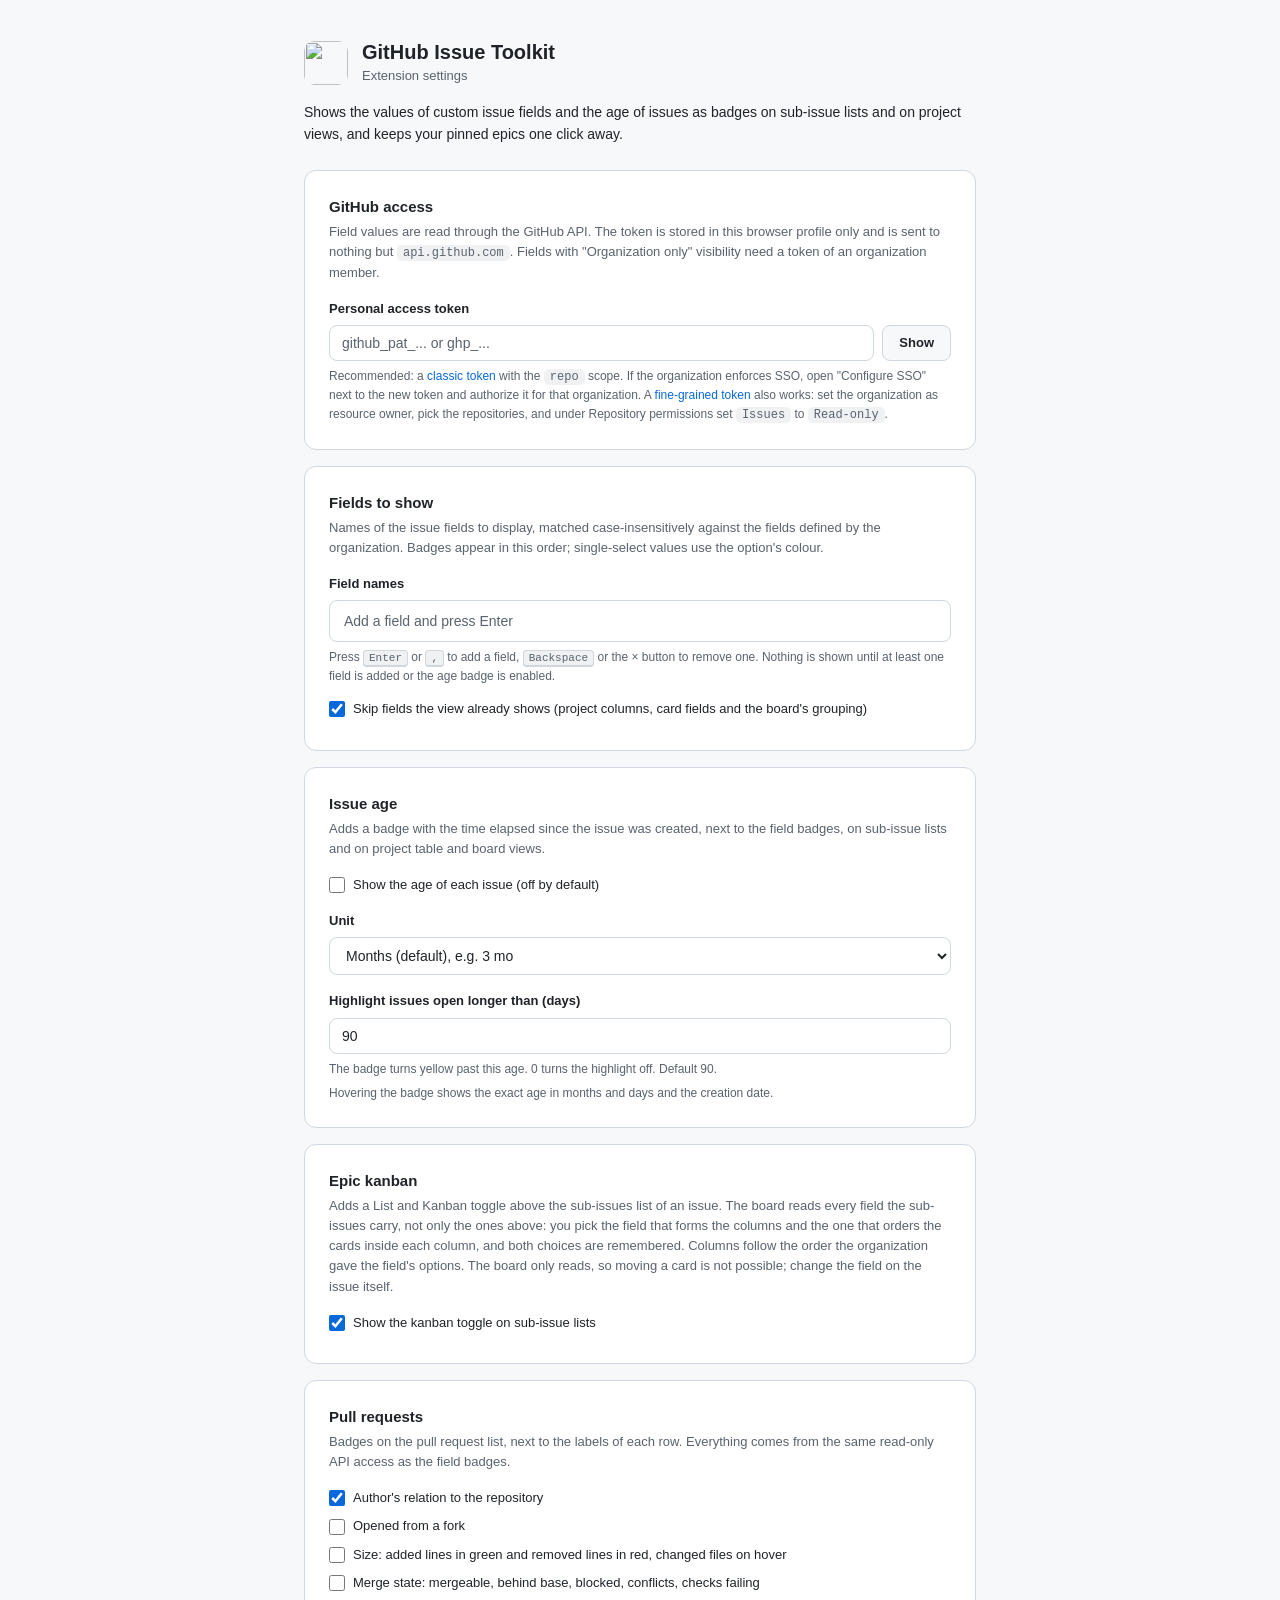
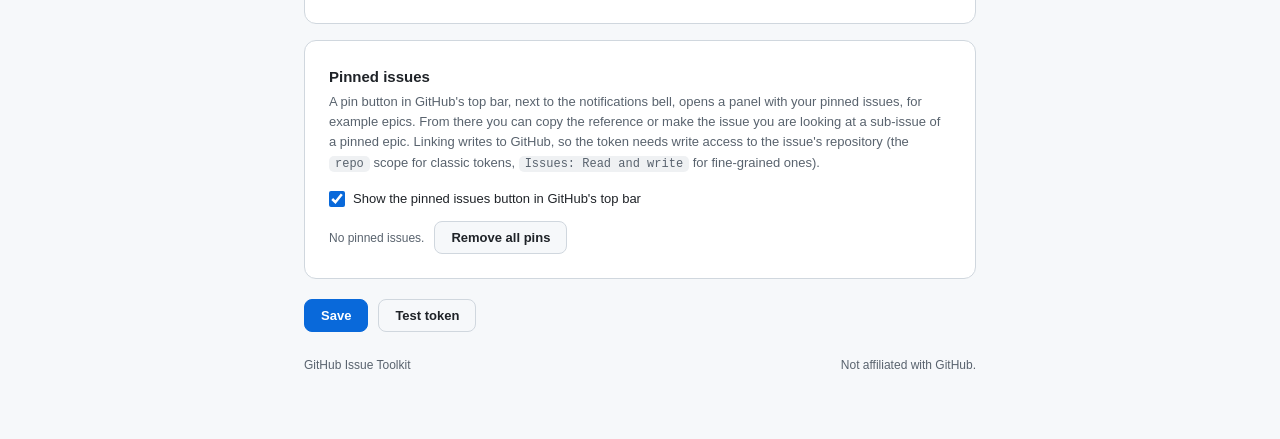
==== options.html @ 18c5eb5b "feat: kanban view for the sub-issues of an epic An issue with sub-issues now carries a List and Kanb" ====
<!doctype html>
<html lang="en">
<head>
  <meta charset="utf-8">
  <meta name="viewport" content="width=device-width, initial-scale=1">
  <title>GitHub Issue Toolkit - settings</title>
  <style>
    :root {
      color-scheme: light dark;
      --bg-base: #f6f8fa;
      --bg-surface: #ffffff;
      --bg-elevated: #f6f8fa;
      --bg-input: #ffffff;
      --border-default: #d0d7de;
      --border-strong: #8c959f;
      --border-focus: #0969da;
      --text-primary: #1f2328;
      --text-secondary: #59636e;
      --text-muted: #1f2328;
      --accent: #0969da;
      --accent-hover: #0860ca;
      --btn-bg: #f6f8fa;
      --btn-bg-hover: #eaeef2;
      --code-bg: rgba(175, 184, 193, 0.2);
      --green: #1a7f37;
      --red: #d1242f;
      --font-sans: -apple-system, BlinkMacSystemFont, "Segoe UI", "Noto Sans", Helvetica, Arial, sans-serif;
      --font-mono: ui-monospace, SFMono-Regular, "SF Mono", Menlo, Consolas, "Liberation Mono", monospace;
    }
    @media (prefers-color-scheme: dark) {
      :root {
        --bg-base: #0d1117;
        --bg-surface: #161b22;
        --bg-elevated: #0d1117;
        --bg-input: #0d1117;
        --border-default: #30363d;
        --border-strong: #6e7681;
        --border-focus: #58a6ff;
        --text-primary: #e6edf3;
        --text-secondary: #8b949e;
        --text-muted: #c9d1d9;
        --accent: #58a6ff;
        --accent-hover: #79b8ff;
        --btn-bg: #21262d;
        --btn-bg-hover: #30363d;
        --code-bg: rgba(110, 118, 129, 0.4);
        --green: #3fb950;
        --red: #f85149;
      }
    }
    * { box-sizing: border-box; }
    .only-dark { display: none; }
    @media (prefers-color-scheme: dark) { .only-dark { display: block; } .only-light { display: none; } }
    body { margin: 0; min-height: 100vh; background: var(--bg-base); color: var(--text-primary); font: 14px/1.55 var(--font-sans); }
    .page { max-width: 720px; margin: 0 auto; padding: 40px 24px 64px; }
    header { display: flex; align-items: center; gap: 14px; margin-bottom: 8px; }
    header img { width: 44px; height: 44px; border-radius: 10px; }
    header h1 { font-size: 20px; font-weight: 600; margin: 0; line-height: 1.2; }
    header .subtitle { color: var(--text-secondary); font-size: 13px; margin-top: 2px; }
    .lead { color: var(--text-muted); margin: 16px 0 24px; }
    .card { background: var(--bg-surface); border: 1px solid var(--border-default); border-radius: 12px; padding: 24px; margin-bottom: 16px; }
    .card.access { border-color: var(--accent); }
    .card h2 { font-size: 15px; font-weight: 600; margin: 0 0 4px; }
    .card p.desc { color: var(--text-secondary); margin: 0 0 16px; font-size: 13px; }
    label { display: block; font-weight: 600; font-size: 13px; margin: 16px 0 6px; }
    label:first-of-type { margin-top: 0; }
    .input-row { display: flex; gap: 8px; }
    input[type="text"], input[type="password"], input[type="number"] {
      flex: 1; width: 100%; padding: 9px 12px;
      background: var(--bg-input); border: 1px solid var(--border-default); border-radius: 8px;
      color: var(--text-primary); font: 14px var(--font-sans); outline: none;
      transition: border-color .15s, box-shadow .15s;
    }
    input::placeholder { color: var(--text-secondary); }
    input:focus { border-color: var(--border-focus); box-shadow: 0 0 0 3px rgba(9, 105, 218, 0.25); }
    .hint { color: var(--text-secondary); font-size: 12px; margin: 6px 0 0; }
    .hint a, footer a { color: var(--accent); text-decoration: none; }
    .hint a:hover, footer a:hover { text-decoration: underline; }
    code, .mono { font-family: var(--font-mono); font-size: 12px; background: var(--code-bg); border-radius: 5px; padding: 1px 6px; }
    .actions { display: flex; align-items: center; gap: 10px; margin-top: 20px; flex-wrap: wrap; }
    button {
      padding: 8px 16px; border-radius: 8px; border: 1px solid var(--border-default);
      background: var(--btn-bg); color: var(--text-primary); font: 600 13px var(--font-sans); cursor: pointer;
      transition: background .15s, border-color .15s;
    }
    button:hover { background: var(--btn-bg-hover); }
    button.primary { background: var(--accent); border-color: var(--accent); color: #fff; }
    button.primary:hover { background: var(--accent-hover); border-color: var(--accent-hover); }
    #status { font-size: 13px; }
    #status.ok { color: var(--green); }
    #status.err { color: var(--red); }
    .chip-input {
      display: flex; flex-wrap: wrap; gap: 6px; align-items: center;
      min-height: 42px; padding: 6px 8px;
      background: var(--bg-input); border: 1px solid var(--border-default); border-radius: 8px;
      cursor: text; transition: border-color .15s, box-shadow .15s;
    }
    .chip-input:focus-within { border-color: var(--border-focus); box-shadow: 0 0 0 3px rgba(9, 105, 218, 0.25); }
    .chip-input input {
      flex: 1 1 160px; min-width: 120px; border: none; background: transparent; padding: 4px 6px;
      color: var(--text-primary); font: 14px var(--font-sans); outline: none;
    }
    .chip {
      display: inline-flex; align-items: center; gap: 4px; height: 26px; padding: 0 4px 0 10px;
      border-radius: 999px; border: 1px solid var(--chip-border); background: var(--chip-bg); color: var(--chip-fg);
      font-size: 13px; font-weight: 500; line-height: 1; white-space: nowrap;
    }
    .chip button {
      all: unset; display: inline-flex; align-items: center; justify-content: center;
      width: 18px; height: 18px; border-radius: 50%; cursor: pointer; color: inherit; font-size: 14px; line-height: 1; opacity: .7;
    }
    .chip button:hover { opacity: 1; background: rgba(0, 0, 0, 0.12); }
    .chip.c0 { --chip-bg: rgba(9, 105, 218, 0.12); --chip-border: rgba(9, 105, 218, 0.4); --chip-fg: #0969da; }
    .chip.c1 { --chip-bg: rgba(130, 80, 223, 0.12); --chip-border: rgba(130, 80, 223, 0.4); --chip-fg: #8250df; }
    .chip.c2 { --chip-bg: rgba(26, 127, 55, 0.12); --chip-border: rgba(26, 127, 55, 0.4); --chip-fg: #1a7f37; }
    .chip.c3 { --chip-bg: rgba(188, 76, 0, 0.12); --chip-border: rgba(188, 76, 0, 0.4); --chip-fg: #bc4c00; }
    .chip.c4 { --chip-bg: rgba(191, 57, 137, 0.12); --chip-border: rgba(191, 57, 137, 0.4); --chip-fg: #bf3989; }
    .chip.c5 { --chip-bg: rgba(89, 99, 110, 0.12); --chip-border: rgba(89, 99, 110, 0.4); --chip-fg: #59636e; }
    @media (prefers-color-scheme: dark) {
      .chip.c0 { --chip-fg: #58a6ff; } .chip.c1 { --chip-fg: #a371f7; } .chip.c2 { --chip-fg: #3fb950; }
      .chip.c3 { --chip-fg: #f0883e; } .chip.c4 { --chip-fg: #db61a2; } .chip.c5 { --chip-fg: #8b949e; }
      .chip button:hover { background: rgba(255, 255, 255, 0.12); }
    }
    kbd { font: 11px var(--font-mono); padding: 1px 5px; border: 1px solid var(--border-default); border-bottom-width: 2px; border-radius: 4px; background: var(--code-bg); }
    footer { color: var(--text-secondary); font-size: 12px; margin-top: 24px; display: flex; justify-content: space-between; flex-wrap: wrap; gap: 8px; }
    .mono:empty { display: none; }
    label.check { display: flex; align-items: center; gap: 8px; font-weight: 500; margin-top: 0; }
    label.check input { width: 16px; height: 16px; margin: 0; accent-color: var(--accent); }
    select {
      width: 100%; padding: 9px 12px; background: var(--bg-input); border: 1px solid var(--border-default); border-radius: 8px;
      color: var(--text-primary); font: 14px var(--font-sans); outline: none;
    }
    select:focus { border-color: var(--border-focus); box-shadow: 0 0 0 3px rgba(9, 105, 218, 0.25); }
  </style>
</head>
<body>
  <div class="page">
    <header>
      <img class="only-dark" src="icons/icon-dark-128.png" alt="">
      <img class="only-light" src="icons/icon-light-128.png" alt="">
      <div>
        <h1>GitHub Issue Toolkit</h1>
        <div class="subtitle">Extension settings</div>
      </div>
    </header>
    <p class="lead">Shows the values of custom issue fields and the age of issues as badges on sub-issue lists and on project views, and keeps your pinned epics one click away.</p>

    <section class="card access" id="access" hidden>
      <h2>Site access</h2>
      <p class="desc">This browser has not granted the extension access to <code>github.com</code> and <code>api.github.com</code> yet. Firefox asks for this separately from the installation.</p>
      <button id="grant" type="button" class="primary">Allow access to github.com</button>
    </section>

    <section class="card">
      <h2>GitHub access</h2>
      <p class="desc">Field values are read through the GitHub API. The token is stored in this browser profile only and is sent to nothing but <code>api.github.com</code>. Fields with "Organization only" visibility need a token of an organization member.</p>

      <label for="token">Personal access token</label>
      <div class="input-row">
        <input id="token" type="password" autocomplete="off" spellcheck="false" placeholder="github_pat_... or ghp_...">
        <button id="toggle" type="button" title="Show or hide the token">Show</button>
      </div>
      <p class="hint">
        Recommended: a <a href="https://github.com/settings/tokens/new?scopes=repo&description=github-issue-toolkit" target="_blank" rel="noopener">classic token</a> with the <code>repo</code> scope. If the organization enforces SSO, open "Configure SSO" next to the new token and authorize it for that organization.
        A <a href="https://github.com/settings/personal-access-tokens/new" target="_blank" rel="noopener">fine-grained token</a> also works: set the organization as resource owner, pick the repositories, and under Repository permissions set <code>Issues</code> to <code>Read-only</code>.
      </p>
    </section>

    <section class="card">
      <h2>Fields to show</h2>
      <p class="desc">Names of the issue fields to display, matched case-insensitively against the fields defined by the organization. Badges appear in this order; single-select values use the option's colour.</p>
      <label for="field-input">Field names</label>
      <div id="chips" class="chip-input" role="list" aria-label="Field names">
        <input id="field-input" type="text" spellcheck="false" autocomplete="off" placeholder="Add a field and press Enter">
      </div>
      <p class="hint">Press <kbd>Enter</kbd> or <kbd>,</kbd> to add a field, <kbd>Backspace</kbd> or the × button to remove one. Nothing is shown until at least one field is added or the age badge is enabled.</p>
      <label class="check" style="margin-top:14px"><input id="skip-shown" type="checkbox"> Skip fields the view already shows (project columns, card fields and the board's grouping)</label>
    </section>

    <section class="card">
      <h2>Issue age</h2>
      <p class="desc">Adds a badge with the time elapsed since the issue was created, next to the field badges, on sub-issue lists and on project table and board views.</p>
      <label class="check"><input id="age-enabled" type="checkbox"> Show the age of each issue (off by default)</label>
      <label for="age-unit">Unit</label>
      <select id="age-unit">
        <option value="months">Months (default), e.g. 3 mo</option>
        <option value="weeks">Weeks, e.g. 14w</option>
        <option value="days">Days, e.g. 98d</option>
      </select>
      <label for="age-warn">Highlight issues open longer than (days)</label>
      <input id="age-warn" type="number" min="0" step="1" inputmode="numeric" placeholder="90">
      <p class="hint">The badge turns yellow past this age. 0 turns the highlight off. Default 90.</p>
      <p class="hint">Hovering the badge shows the exact age in months and days and the creation date.</p>
    </section>

    <section class="card">
      <h2>Epic kanban</h2>
      <p class="desc">Adds a List and Kanban toggle above the sub-issues list of an issue. The board reads every field the sub-issues carry, not only the ones above: you pick the field that forms the columns and the one that orders the cards inside each column, and both choices are remembered. Columns follow the order the organization gave the field's options. The board only reads, so moving a card is not possible; change the field on the issue itself.</p>
      <label class="check"><input id="kanban-enabled" type="checkbox"> Show the kanban toggle on sub-issue lists</label>
    </section>

    <section class="card">
      <h2>Pull requests</h2>
      <p class="desc">Badges on the pull request list, next to the labels of each row. Everything comes from the same read-only API access as the field badges.</p>
      <label class="check"><input id="pr-association" type="checkbox"> Author's relation to the repository</label>
      <label class="check" style="margin-top:8px"><input id="pr-fork" type="checkbox"> Opened from a fork</label>
      <label class="check" style="margin-top:8px"><input id="pr-size" type="checkbox"> Size: added lines in green and removed lines in red, changed files on hover</label>
      <label class="check" style="margin-top:8px"><input id="pr-merge-state" type="checkbox"> Merge state: mergeable, behind base, blocked, conflicts, checks failing</label>
    </section>

    <section class="card">
      <h2>Pinned issues</h2>
      <p class="desc">A pin button in GitHub's top bar, next to the notifications bell, opens a panel with your pinned issues, for example epics. From there you can copy the reference or make the issue you are looking at a sub-issue of a pinned epic. Linking writes to GitHub, so the token needs write access to the issue's repository (the <code>repo</code> scope for classic tokens, <code>Issues: Read and write</code> for fine-grained ones).</p>
      <label class="check"><input id="pins-enabled" type="checkbox"> Show the pinned issues button in GitHub's top bar</label>
      <div class="actions" style="margin-top:12px">
        <span id="pins-count" class="hint" style="margin:0"></span>
        <button id="pins-clear" type="button">Remove all pins</button>
      </div>
    </section>

    <div class="actions">
      <button id="save" class="primary" type="button">Save</button>
      <button id="test" type="button">Test token</button>
      <span id="status" role="status"></span>
    </div>

    <footer>
      <span>GitHub Issue Toolkit <span id="version" class="mono"></span></span>
      <span>Not affiliated with GitHub.</span>
    </footer>
  </div>
  <script src="options.js"></script>
</body>
</html>
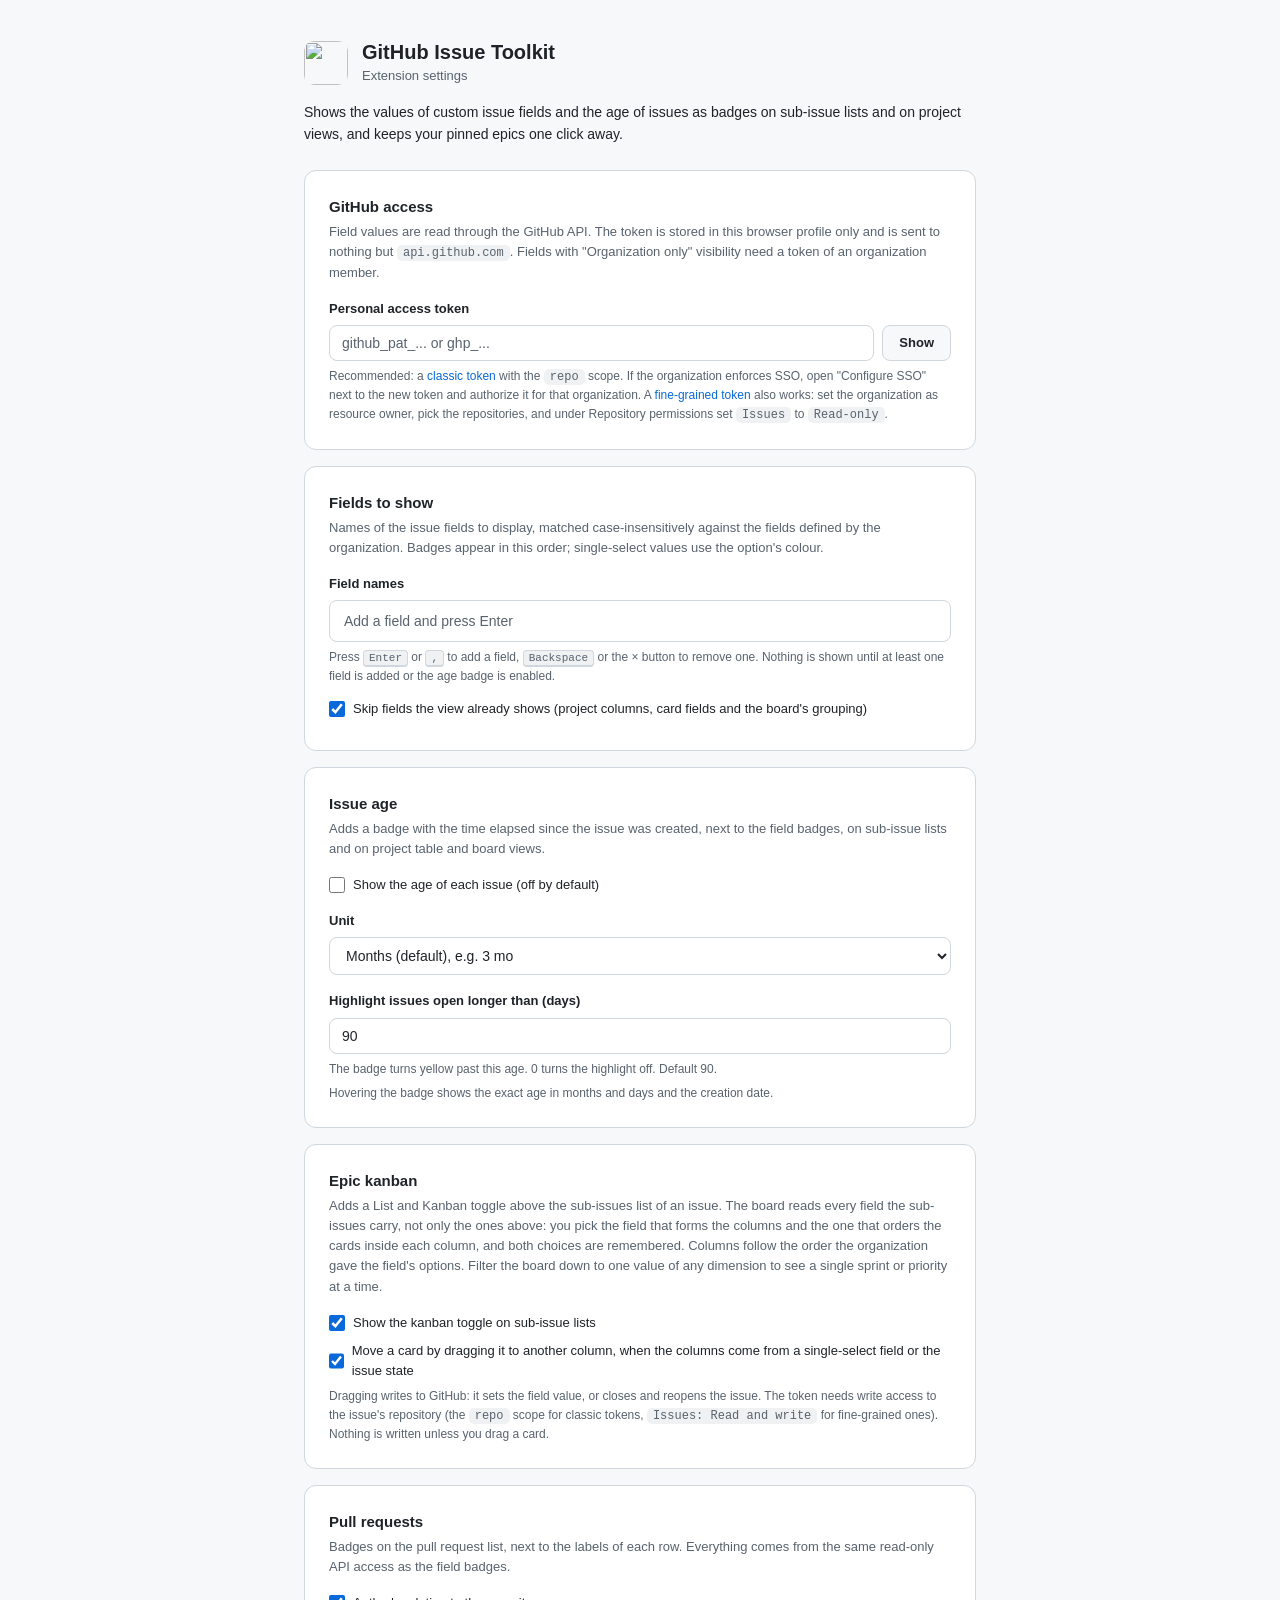
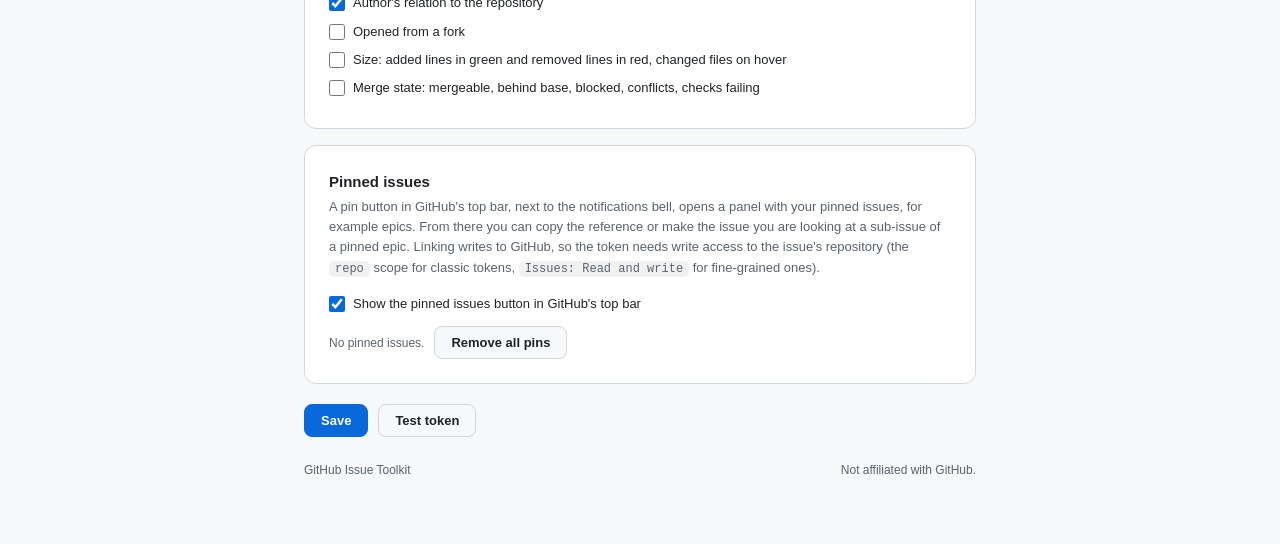
==== commit eda036ce: "feat(kanban): drag a card to move it, and filter the board by a value The board can now be worked in" ====
--- a/options.html
+++ b/options.html
@@ -195,8 +195,10 @@
 
     <section class="card">
       <h2>Epic kanban</h2>
-      <p class="desc">Adds a List and Kanban toggle above the sub-issues list of an issue. The board reads every field the sub-issues carry, not only the ones above: you pick the field that forms the columns and the one that orders the cards inside each column, and both choices are remembered. Columns follow the order the organization gave the field's options. The board only reads, so moving a card is not possible; change the field on the issue itself.</p>
+      <p class="desc">Adds a List and Kanban toggle above the sub-issues list of an issue. The board reads every field the sub-issues carry, not only the ones above: you pick the field that forms the columns and the one that orders the cards inside each column, and both choices are remembered. Columns follow the order the organization gave the field's options. Filter the board down to one value of any dimension to see a single sprint or priority at a time.</p>
       <label class="check"><input id="kanban-enabled" type="checkbox"> Show the kanban toggle on sub-issue lists</label>
+      <label class="check" style="margin-top:8px"><input id="kanban-drag" type="checkbox"> Move a card by dragging it to another column, when the columns come from a single-select field or the issue state</label>
+      <p class="hint">Dragging writes to GitHub: it sets the field value, or closes and reopens the issue. The token needs write access to the issue's repository (the <code>repo</code> scope for classic tokens, <code>Issues: Read and write</code> for fine-grained ones). Nothing is written unless you drag a card.</p>
     </section>
 
     <section class="card">
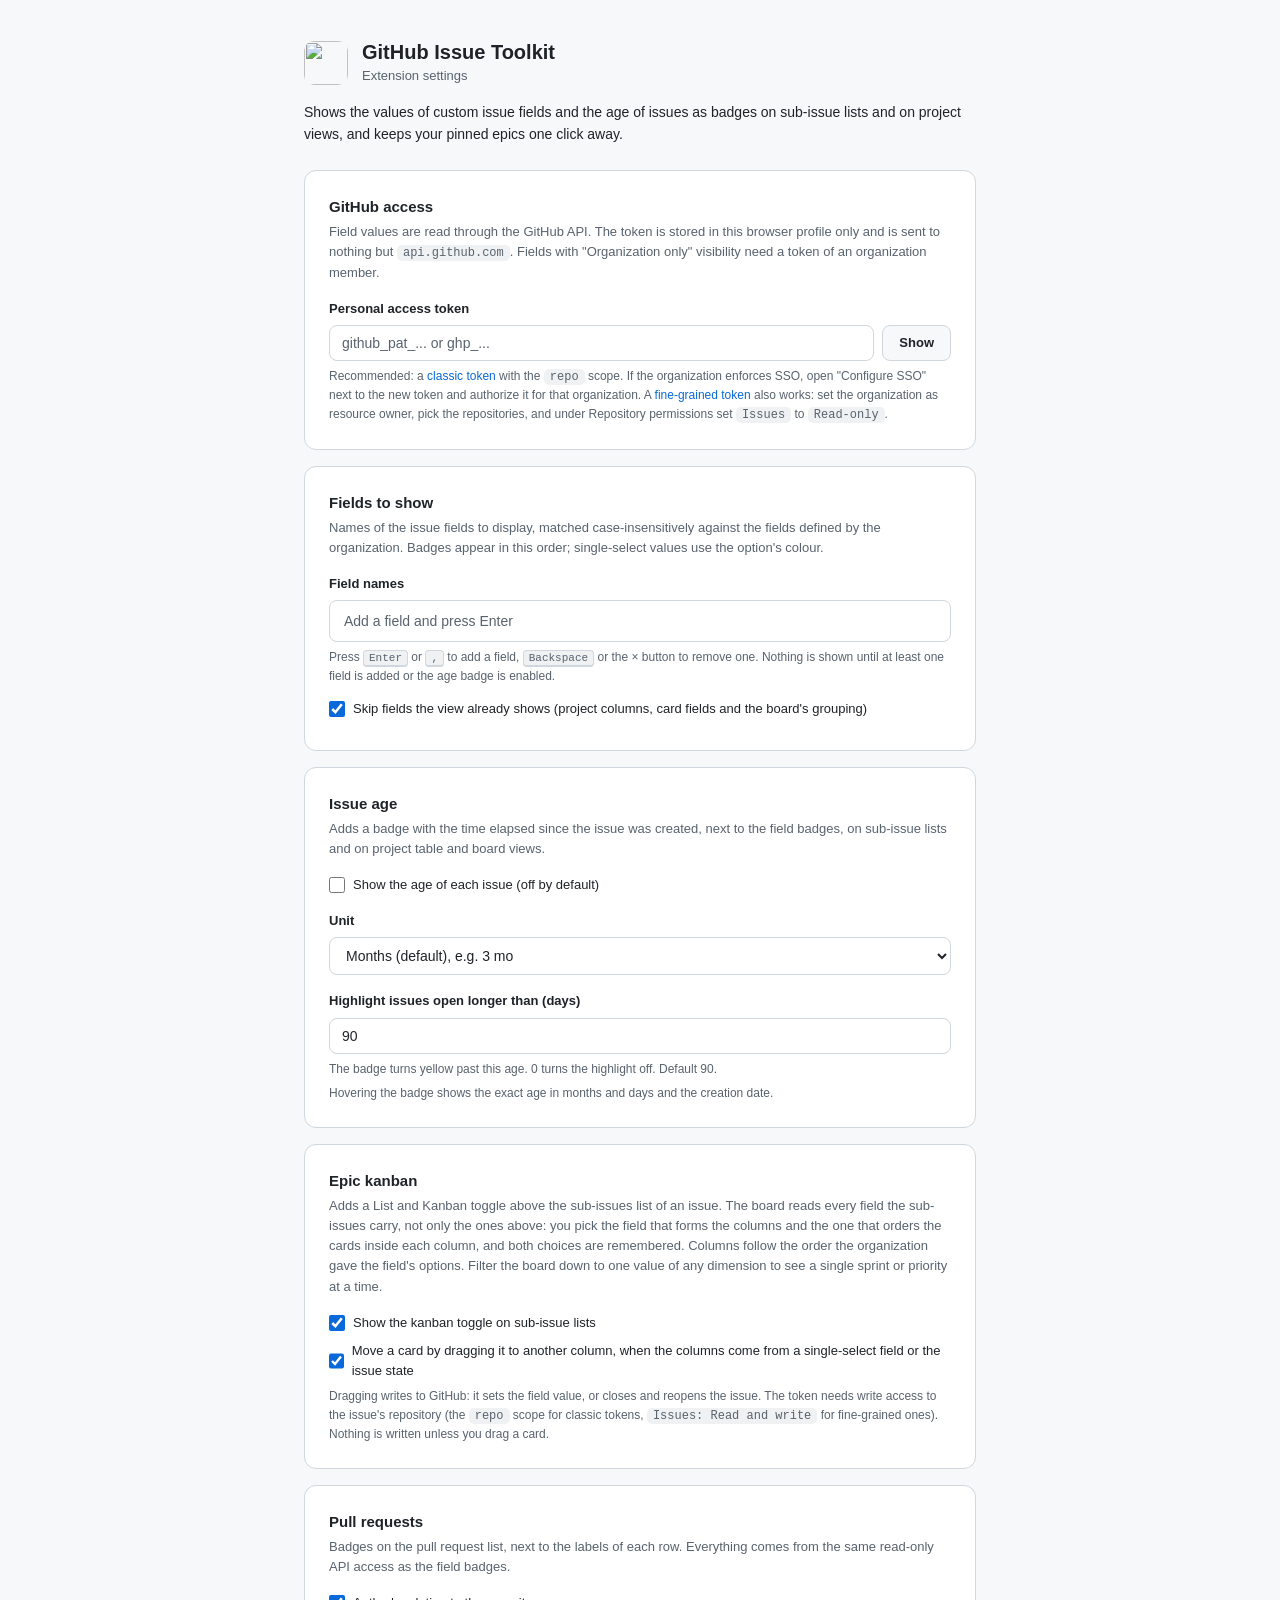
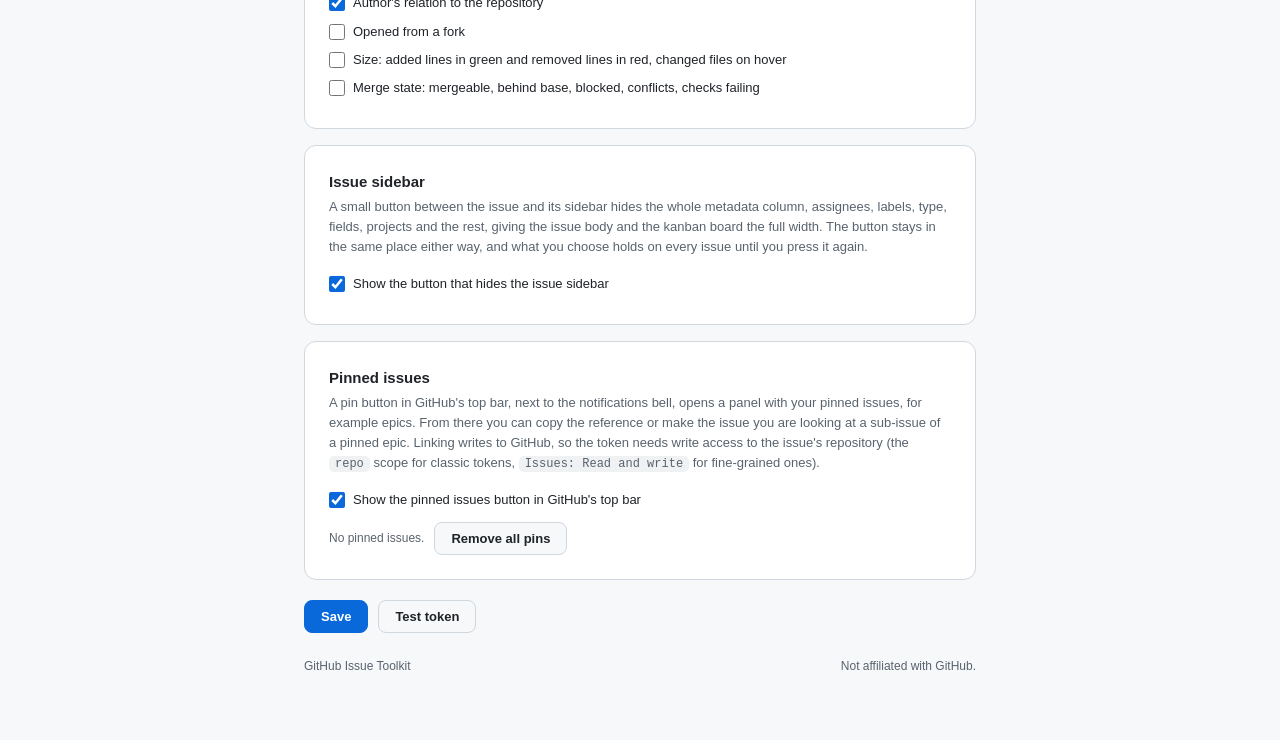
==== commit 55f5fd57: "feat(sidebar): a button that hides the issue sidebar An issue's metadata column is 296 pixels of ass" ====
--- a/options.html
+++ b/options.html
@@ -211,6 +211,12 @@
     </section>
 
     <section class="card">
+      <h2>Issue sidebar</h2>
+      <p class="desc">A small button between the issue and its sidebar hides the whole metadata column, assignees, labels, type, fields, projects and the rest, giving the issue body and the kanban board the full width. The button stays in the same place either way, and what you choose holds on every issue until you press it again.</p>
+      <label class="check"><input id="sidebar-toggle" type="checkbox"> Show the button that hides the issue sidebar</label>
+    </section>
+
+    <section class="card">
       <h2>Pinned issues</h2>
       <p class="desc">A pin button in GitHub's top bar, next to the notifications bell, opens a panel with your pinned issues, for example epics. From there you can copy the reference or make the issue you are looking at a sub-issue of a pinned epic. Linking writes to GitHub, so the token needs write access to the issue's repository (the <code>repo</code> scope for classic tokens, <code>Issues: Read and write</code> for fine-grained ones).</p>
       <label class="check"><input id="pins-enabled" type="checkbox"> Show the pinned issues button in GitHub's top bar</label>
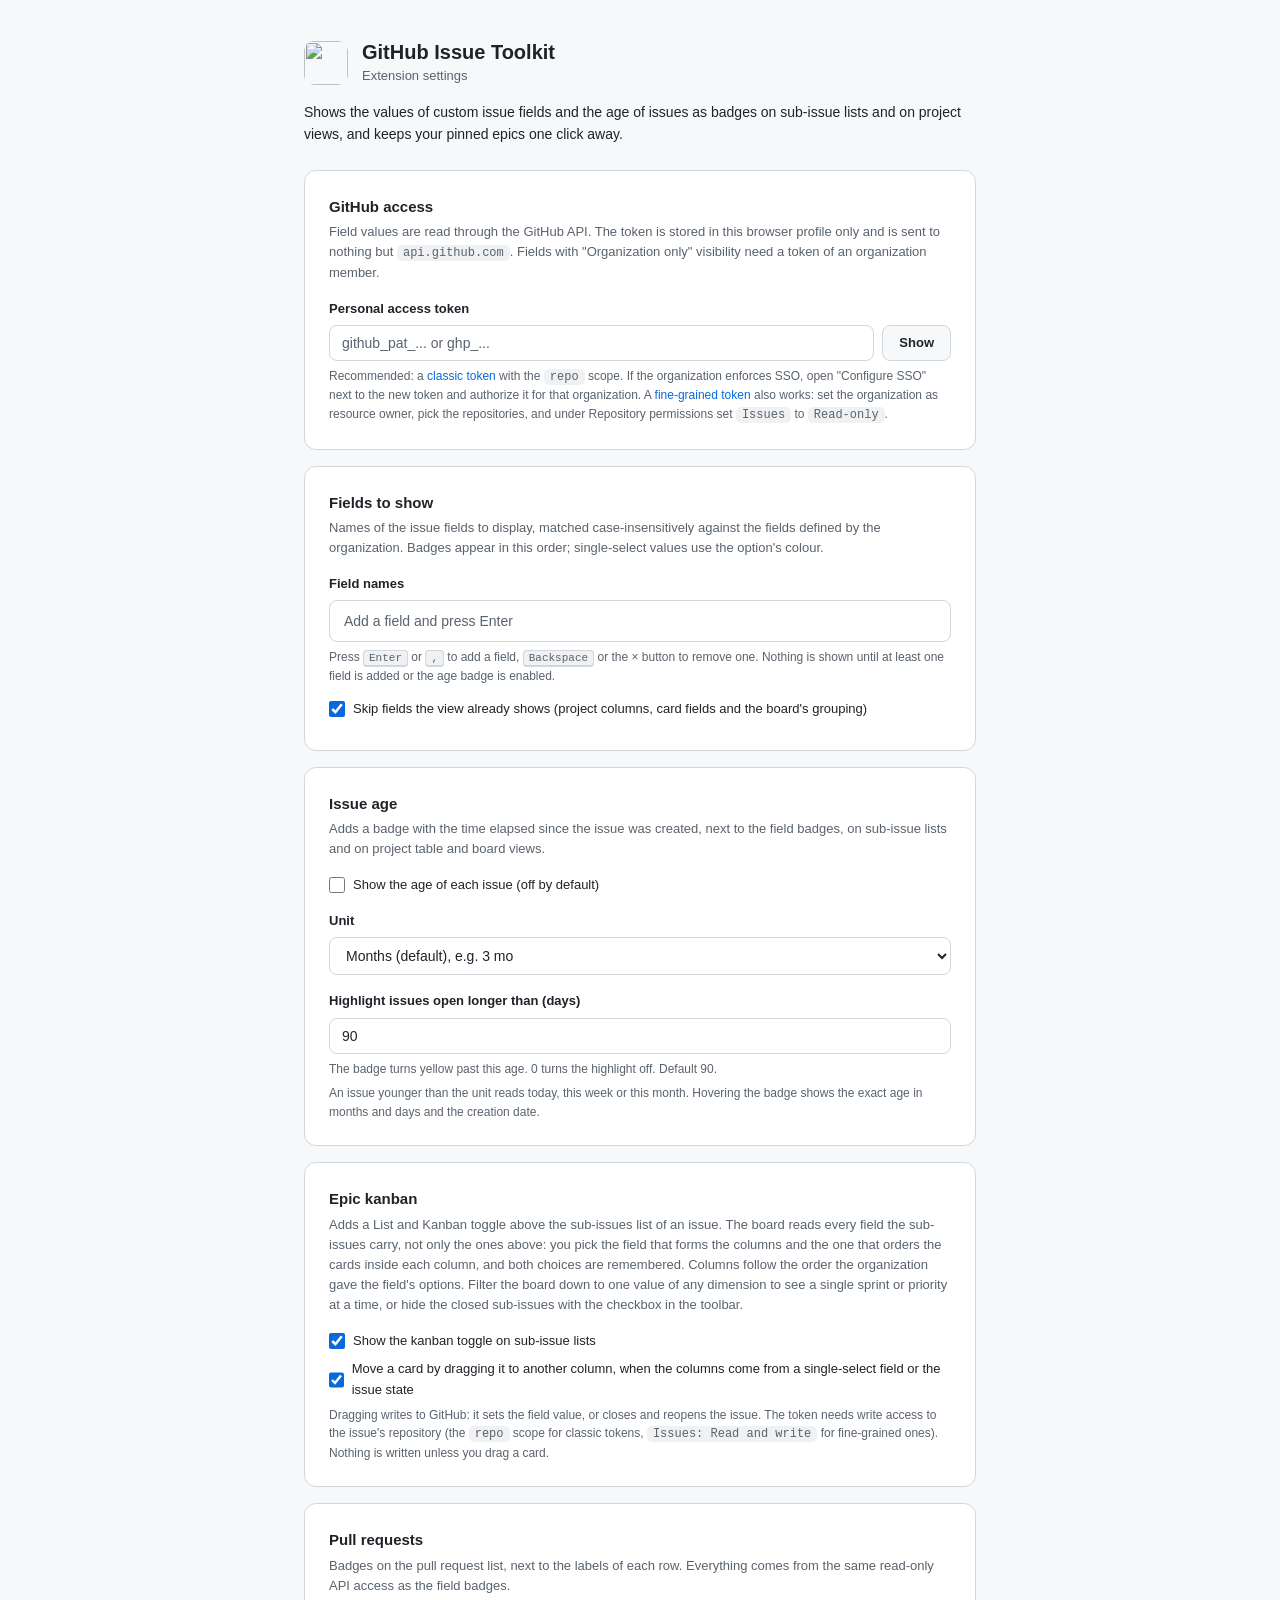
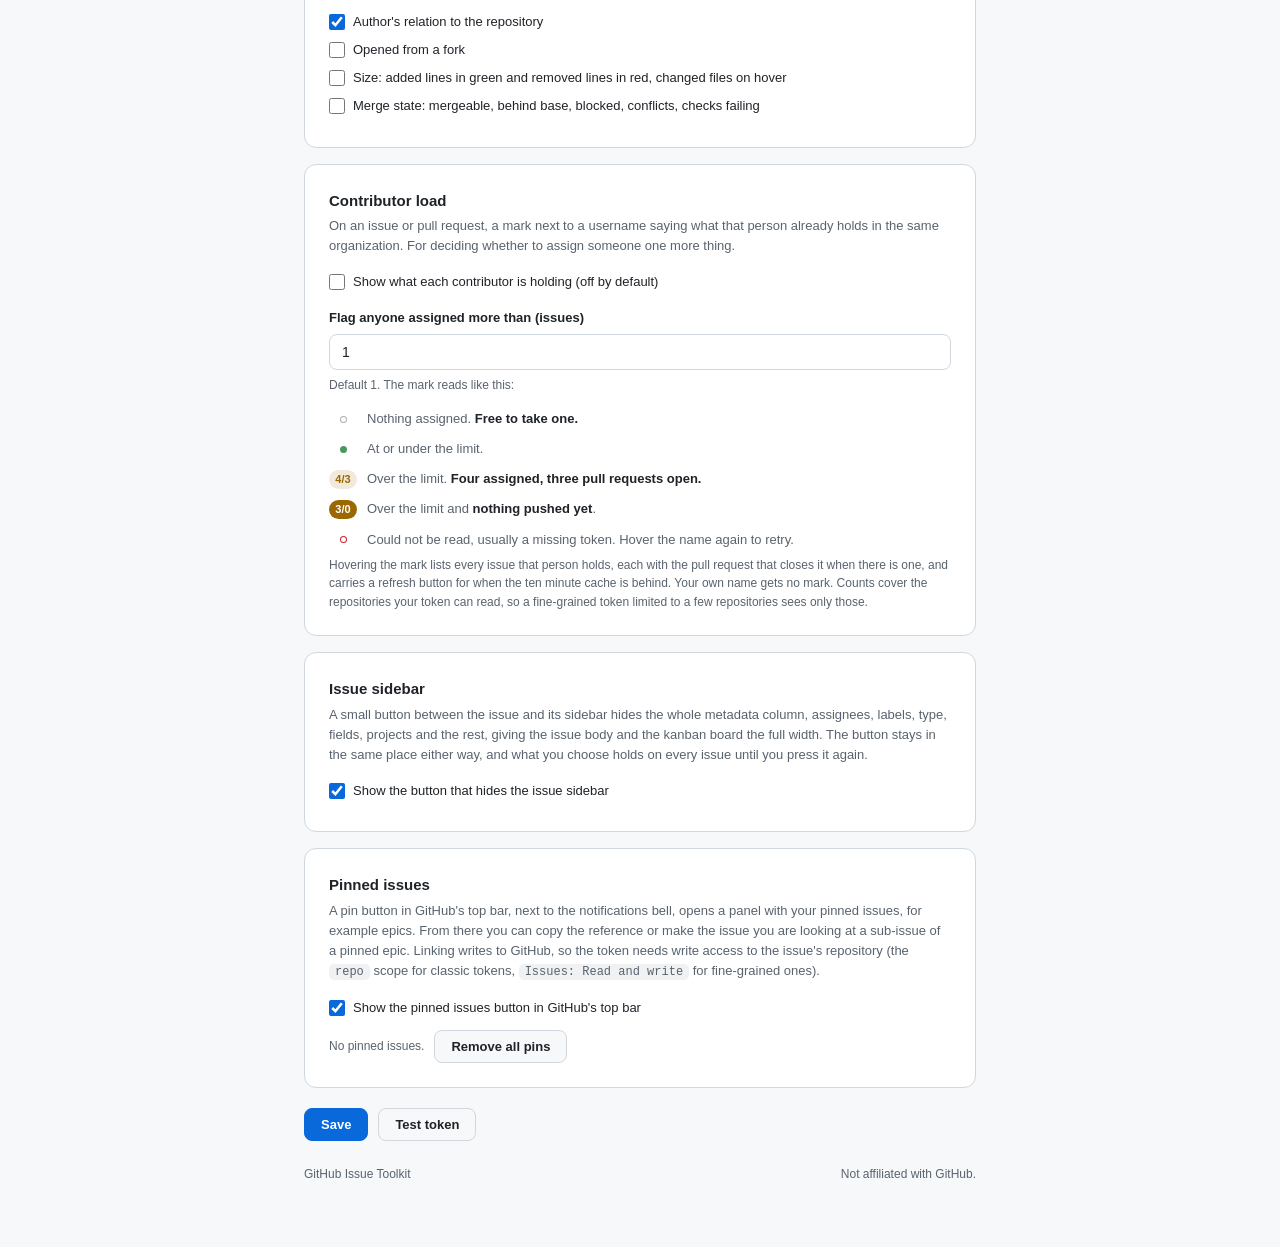
==== commit c31ad48d: "feat(load): show what a contributor already holds next to their username (#7) Deciding whether to as" ====
--- a/options.html
+++ b/options.html
@@ -61,6 +61,17 @@
     .card { background: var(--bg-surface); border: 1px solid var(--border-default); border-radius: 12px; padding: 24px; margin-bottom: 16px; }
     .card.access { border-color: var(--accent); }
     .card h2 { font-size: 15px; font-weight: 600; margin: 0 0 4px; }
+    .marks { display: grid; grid-template-columns: 28px 1fr; gap: 10px 10px; align-items: center; margin-top: 14px; }
+    .marks > span:nth-child(odd) { display: flex; justify-content: center; }
+    .marks .t { color: var(--text-secondary); font-size: 13px; }
+    .marks .t b { color: var(--text-primary); font-weight: 600; }
+    .marks i { font-style: normal; }
+    .mk-dot { width: 7px; height: 7px; border-radius: 50%; display: inline-block; }
+    .mk-free { box-shadow: inset 0 0 0 1px var(--text-secondary); opacity: .5; }
+    .mk-at { background: #1a7f37; opacity: .8; }
+    .mk-n { padding: 1px 6px; border-radius: 9999px; font-size: 11px; font-weight: 600; font-variant-numeric: tabular-nums; color: #9a6700; background: rgba(154, 103, 0, 0.14); }
+    .mk-idle { color: #ffffff; background: #9a6700; }
+    .mk-err { box-shadow: inset 0 0 0 1px #d1242f; }
     .card p.desc { color: var(--text-secondary); margin: 0 0 16px; font-size: 13px; }
     label { display: block; font-weight: 600; font-size: 13px; margin: 16px 0 6px; }
     label:first-of-type { margin-top: 0; }
@@ -119,6 +130,10 @@
     @media (prefers-color-scheme: dark) {
       .chip.c0 { --chip-fg: #58a6ff; } .chip.c1 { --chip-fg: #a371f7; } .chip.c2 { --chip-fg: #3fb950; }
       .chip.c3 { --chip-fg: #f0883e; } .chip.c4 { --chip-fg: #db61a2; } .chip.c5 { --chip-fg: #8b949e; }
+      .mk-at { background: #3fb950; }
+      .mk-n { color: #d29922; background: rgba(210, 153, 34, 0.16); }
+      .mk-idle { color: #1f2328; background: #d29922; }
+      .mk-err { box-shadow: inset 0 0 0 1px #ff8182; }
       .chip button:hover { background: rgba(255, 255, 255, 0.12); }
     }
     kbd { font: 11px var(--font-mono); padding: 1px 5px; border: 1px solid var(--border-default); border-bottom-width: 2px; border-radius: 4px; background: var(--code-bg); }
@@ -190,12 +205,12 @@
       <label for="age-warn">Highlight issues open longer than (days)</label>
       <input id="age-warn" type="number" min="0" step="1" inputmode="numeric" placeholder="90">
       <p class="hint">The badge turns yellow past this age. 0 turns the highlight off. Default 90.</p>
-      <p class="hint">Hovering the badge shows the exact age in months and days and the creation date.</p>
+      <p class="hint">An issue younger than the unit reads today, this week or this month. Hovering the badge shows the exact age in months and days and the creation date.</p>
     </section>
 
     <section class="card">
       <h2>Epic kanban</h2>
-      <p class="desc">Adds a List and Kanban toggle above the sub-issues list of an issue. The board reads every field the sub-issues carry, not only the ones above: you pick the field that forms the columns and the one that orders the cards inside each column, and both choices are remembered. Columns follow the order the organization gave the field's options. Filter the board down to one value of any dimension to see a single sprint or priority at a time.</p>
+      <p class="desc">Adds a List and Kanban toggle above the sub-issues list of an issue. The board reads every field the sub-issues carry, not only the ones above: you pick the field that forms the columns and the one that orders the cards inside each column, and both choices are remembered. Columns follow the order the organization gave the field's options. Filter the board down to one value of any dimension to see a single sprint or priority at a time, or hide the closed sub-issues with the checkbox in the toolbar.</p>
       <label class="check"><input id="kanban-enabled" type="checkbox"> Show the kanban toggle on sub-issue lists</label>
       <label class="check" style="margin-top:8px"><input id="kanban-drag" type="checkbox"> Move a card by dragging it to another column, when the columns come from a single-select field or the issue state</label>
       <p class="hint">Dragging writes to GitHub: it sets the field value, or closes and reopens the issue. The token needs write access to the issue's repository (the <code>repo</code> scope for classic tokens, <code>Issues: Read and write</code> for fine-grained ones). Nothing is written unless you drag a card.</p>
@@ -208,6 +223,23 @@
       <label class="check" style="margin-top:8px"><input id="pr-fork" type="checkbox"> Opened from a fork</label>
       <label class="check" style="margin-top:8px"><input id="pr-size" type="checkbox"> Size: added lines in green and removed lines in red, changed files on hover</label>
       <label class="check" style="margin-top:8px"><input id="pr-merge-state" type="checkbox"> Merge state: mergeable, behind base, blocked, conflicts, checks failing</label>
+    </section>
+
+    <section class="card">
+      <h2>Contributor load</h2>
+      <p class="desc">On an issue or pull request, a mark next to a username saying what that person already holds in the same organization. For deciding whether to assign someone one more thing.</p>
+      <label class="check"><input id="load-enabled" type="checkbox"> Show what each contributor is holding (off by default)</label>
+      <label for="load-limit">Flag anyone assigned more than (issues)</label>
+      <input id="load-limit" type="number" min="0" step="1" inputmode="numeric" placeholder="1">
+      <p class="hint">Default 1. The mark reads like this:</p>
+      <div class="marks">
+        <span><i class="mk-dot mk-free"></i></span><span class="t">Nothing assigned. <b>Free to take one.</b></span>
+        <span><i class="mk-dot mk-at"></i></span><span class="t">At or under the limit.</span>
+        <span><i class="mk-n">4/3</i></span><span class="t">Over the limit. <b>Four assigned, three pull requests open.</b></span>
+        <span><i class="mk-n mk-idle">3/0</i></span><span class="t">Over the limit and <b>nothing pushed yet</b>.</span>
+        <span><i class="mk-dot mk-err"></i></span><span class="t">Could not be read, usually a missing token. Hover the name again to retry.</span>
+      </div>
+      <p class="hint">Hovering the mark lists every issue that person holds, each with the pull request that closes it when there is one, and carries a refresh button for when the ten minute cache is behind. Your own name gets no mark. Counts cover the repositories your token can read, so a fine-grained token limited to a few repositories sees only those.</p>
     </section>
 
     <section class="card">
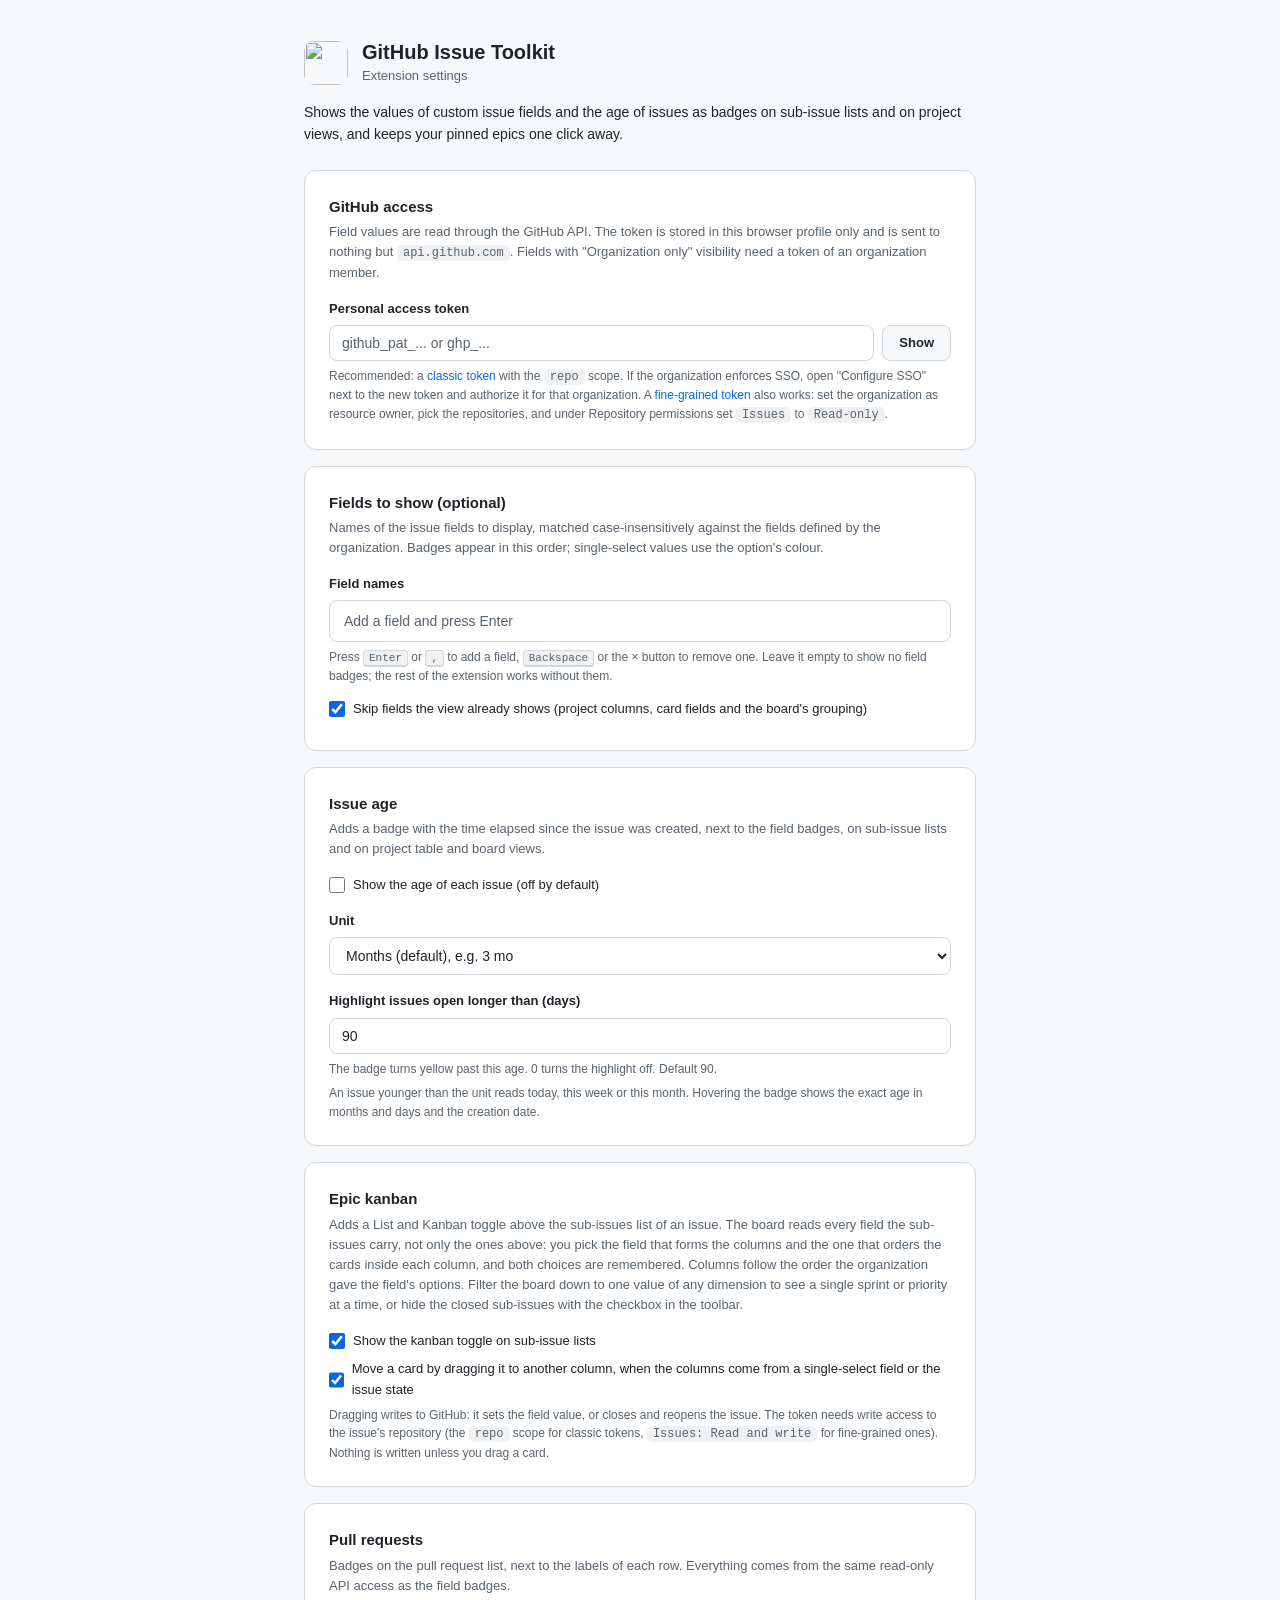
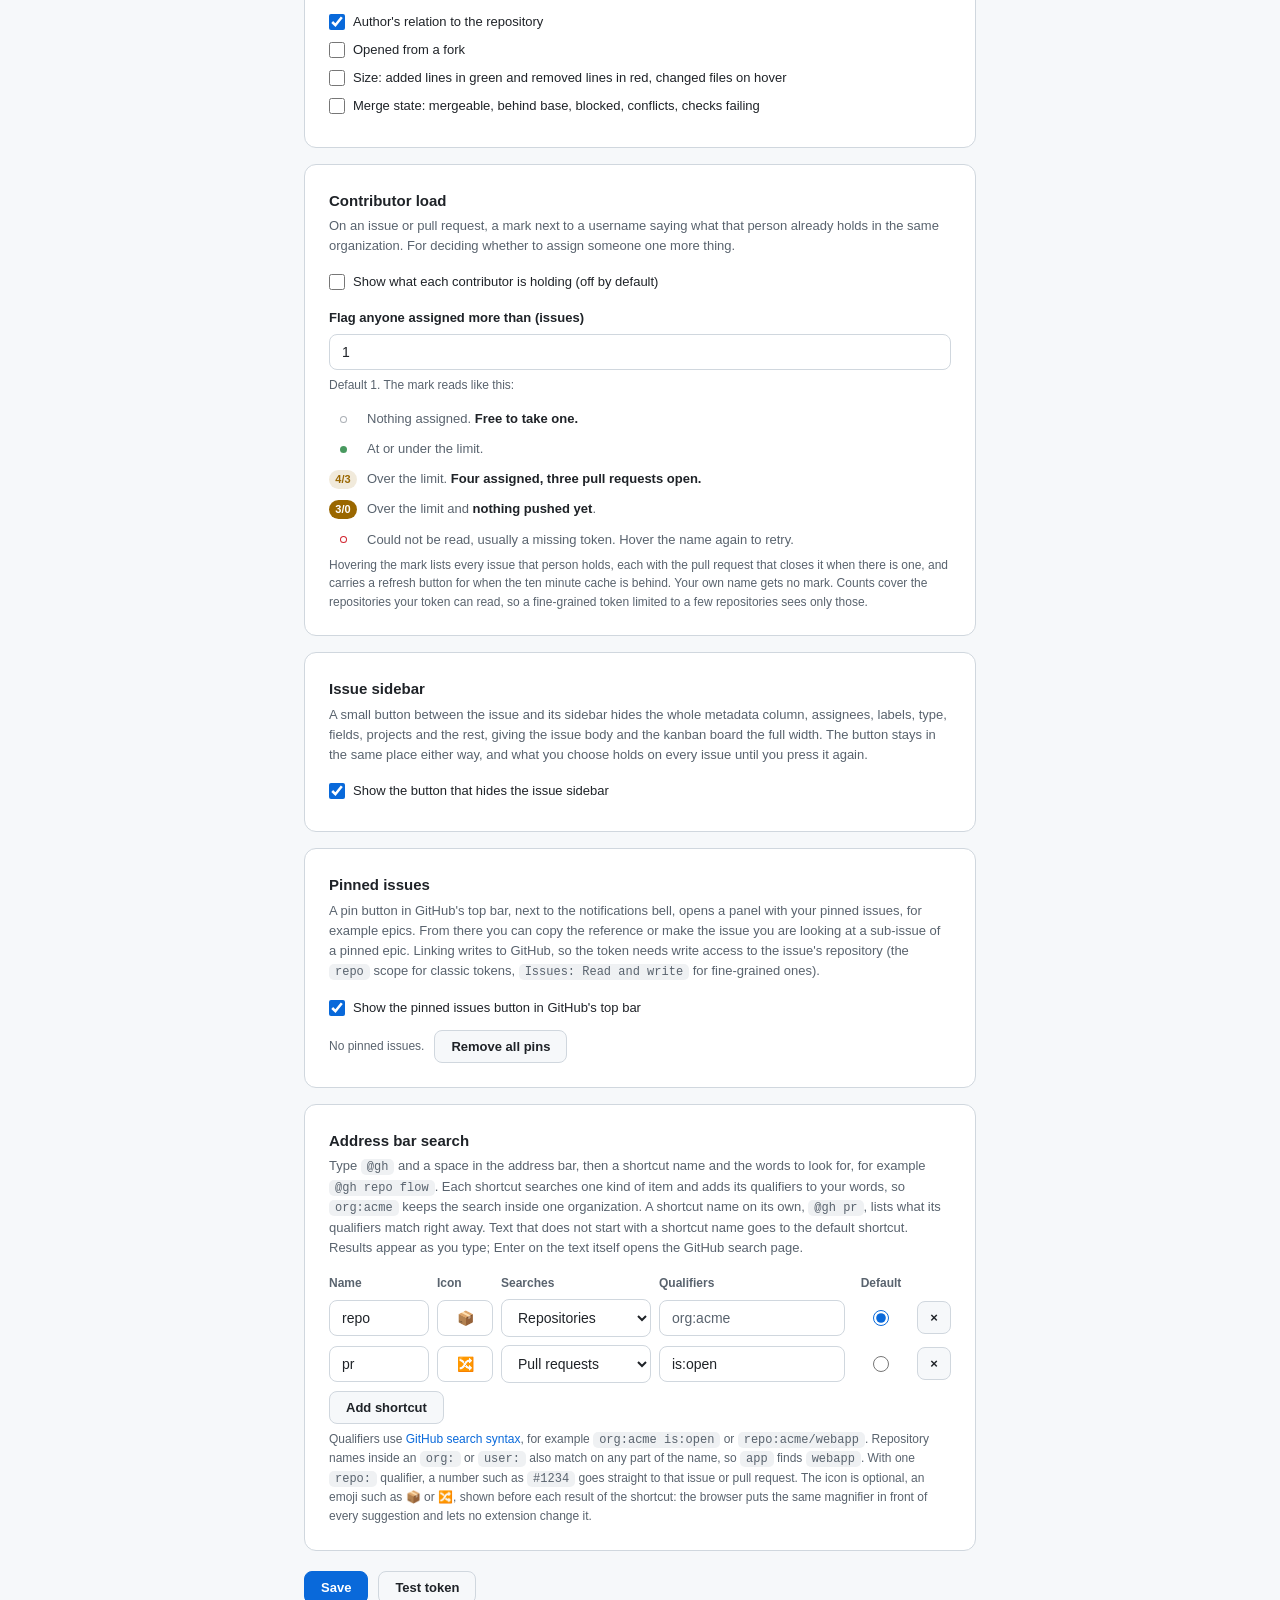
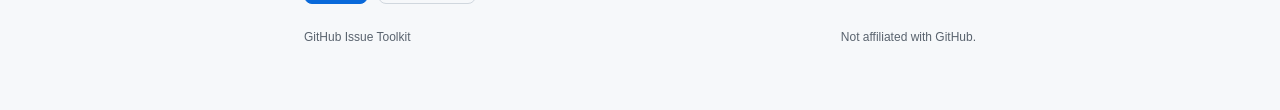
==== commit 4bf6da8f: "feat(search): search github from the address bar with @gh shortcuts (#8) Typing `@gh` and a space in" ====
--- a/options.html
+++ b/options.html
@@ -145,6 +145,13 @@
       width: 100%; padding: 9px 12px; background: var(--bg-input); border: 1px solid var(--border-default); border-radius: 8px;
       color: var(--text-primary); font: 14px var(--font-sans); outline: none;
     }
+    .shortcut { display: grid; grid-template-columns: 100px 56px 150px 1fr 56px 34px; gap: 8px; align-items: center; margin-bottom: 8px; }
+    .shortcut-head { margin-bottom: 6px; color: var(--text-secondary); font-size: 12px; font-weight: 600; }
+    .shortcut-head span:nth-child(5), .shortcut input[type="radio"] { justify-self: center; }
+    .shortcut input[type="text"]:nth-child(2) { text-align: center; padding: 9px 4px; }
+    .shortcut input[type="radio"] { width: 16px; height: 16px; margin: 0; accent-color: var(--accent); }
+    .shortcut button { padding: 8px 0; }
+    .shortcut button:disabled { opacity: .4; cursor: default; }
     select:focus { border-color: var(--border-focus); box-shadow: 0 0 0 3px rgba(9, 105, 218, 0.25); }
   </style>
 </head>
@@ -182,13 +189,13 @@
     </section>
 
     <section class="card">
-      <h2>Fields to show</h2>
+      <h2>Fields to show (optional)</h2>
       <p class="desc">Names of the issue fields to display, matched case-insensitively against the fields defined by the organization. Badges appear in this order; single-select values use the option's colour.</p>
       <label for="field-input">Field names</label>
       <div id="chips" class="chip-input" role="list" aria-label="Field names">
         <input id="field-input" type="text" spellcheck="false" autocomplete="off" placeholder="Add a field and press Enter">
       </div>
-      <p class="hint">Press <kbd>Enter</kbd> or <kbd>,</kbd> to add a field, <kbd>Backspace</kbd> or the × button to remove one. Nothing is shown until at least one field is added or the age badge is enabled.</p>
+      <p class="hint">Press <kbd>Enter</kbd> or <kbd>,</kbd> to add a field, <kbd>Backspace</kbd> or the × button to remove one. Leave it empty to show no field badges; the rest of the extension works without them.</p>
       <label class="check" style="margin-top:14px"><input id="skip-shown" type="checkbox"> Skip fields the view already shows (project columns, card fields and the board's grouping)</label>
     </section>
 
@@ -258,6 +265,17 @@
       </div>
     </section>
 
+    <section class="card">
+      <h2>Address bar search</h2>
+      <p class="desc">Type <code>@gh</code> and a space in the address bar, then a shortcut name and the words to look for, for example <code>@gh repo flow</code>. Each shortcut searches one kind of item and adds its qualifiers to your words, so <code>org:acme</code> keeps the search inside one organization. A shortcut name on its own, <code>@gh pr</code>, lists what its qualifiers match right away. Text that does not start with a shortcut name goes to the default shortcut. Results appear as you type; Enter on the text itself opens the GitHub search page.</p>
+      <div class="shortcut shortcut-head" aria-hidden="true"><span>Name</span><span>Icon</span><span>Searches</span><span>Qualifiers</span><span>Default</span><span></span></div>
+      <div id="shortcuts"></div>
+      <div class="actions" style="margin-top:4px">
+        <button id="shortcut-add" type="button">Add shortcut</button>
+      </div>
+      <p class="hint">Qualifiers use <a href="https://docs.github.com/en/search-github/searching-on-github" target="_blank" rel="noopener">GitHub search syntax</a>, for example <code>org:acme is:open</code> or <code>repo:acme/webapp</code>. Repository names inside an <code>org:</code> or <code>user:</code> also match on any part of the name, so <code>app</code> finds <code>webapp</code>. With one <code>repo:</code> qualifier, a number such as <code>#1234</code> goes straight to that issue or pull request. The icon is optional, an emoji such as 📦 or 🔀, shown before each result of the shortcut: the browser puts the same magnifier in front of every suggestion and lets no extension change it.</p>
+    </section>
+
     <div class="actions">
       <button id="save" class="primary" type="button">Save</button>
       <button id="test" type="button">Test token</button>
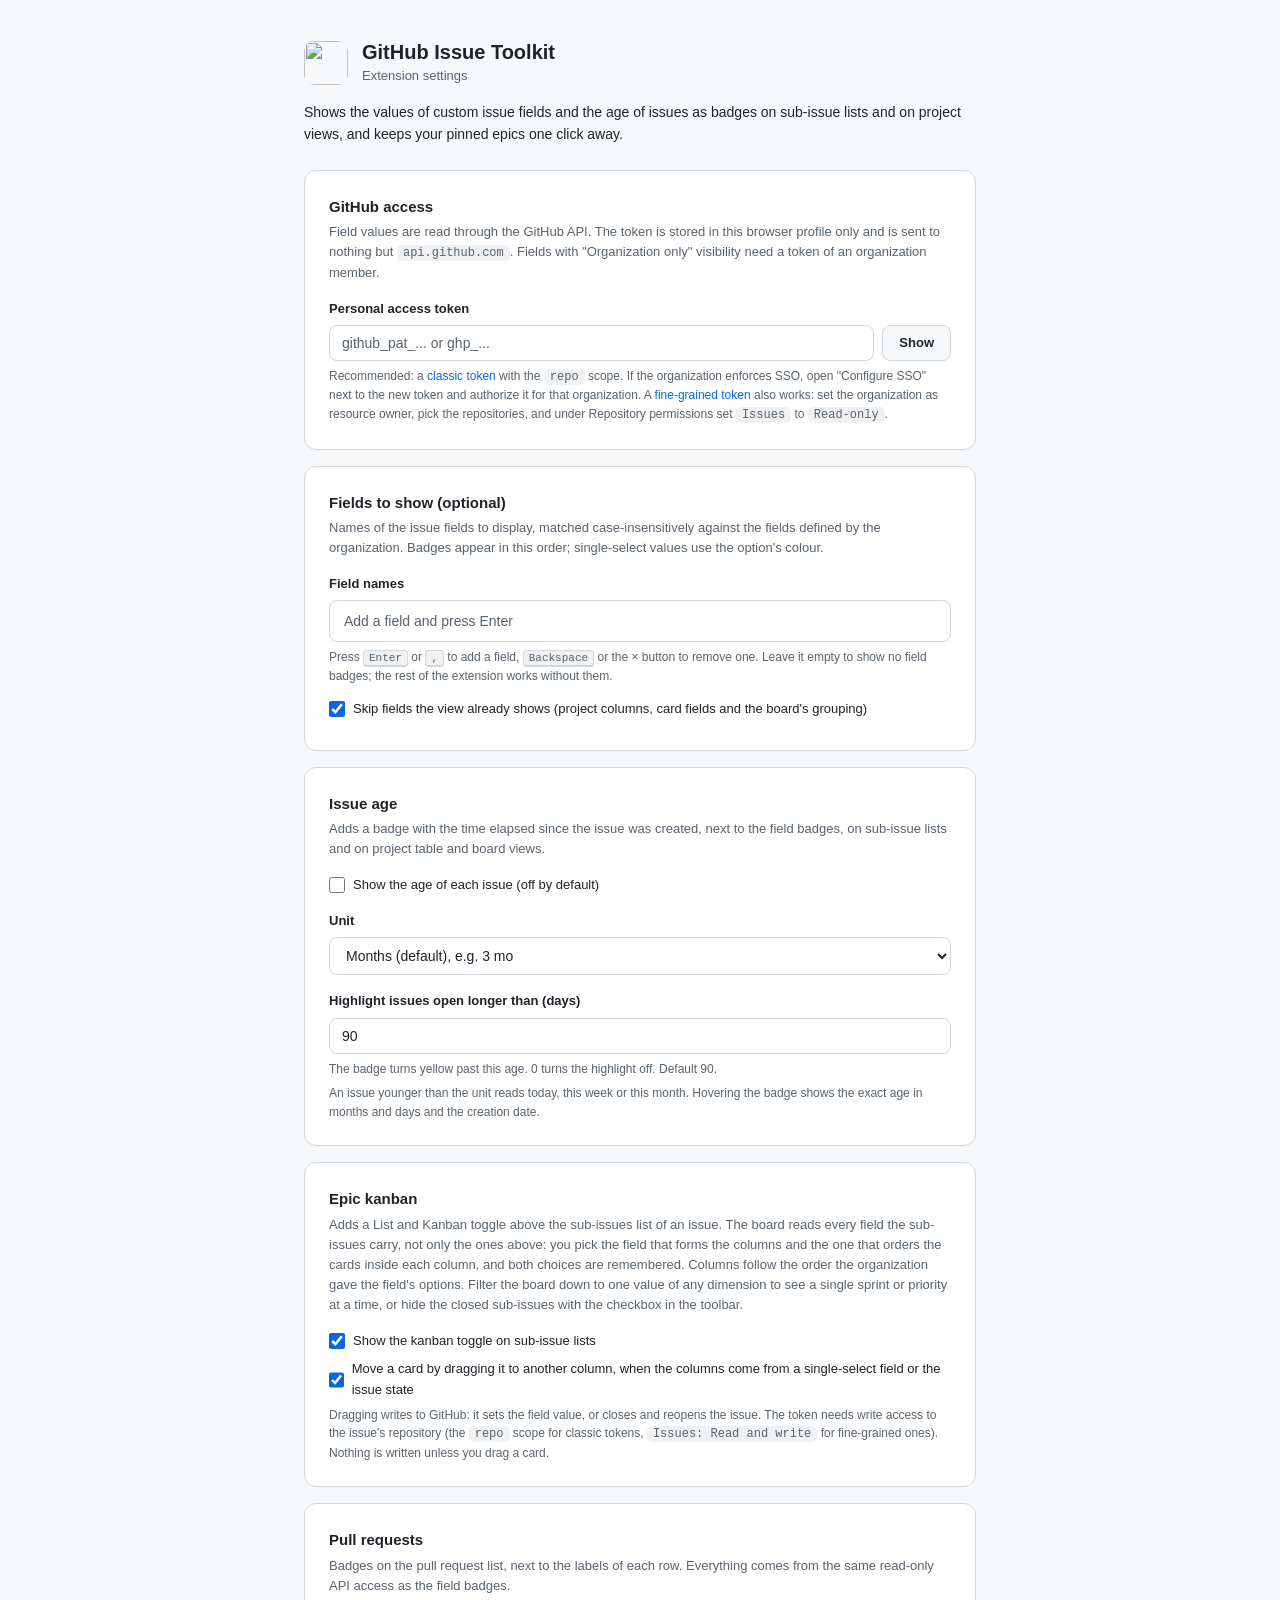
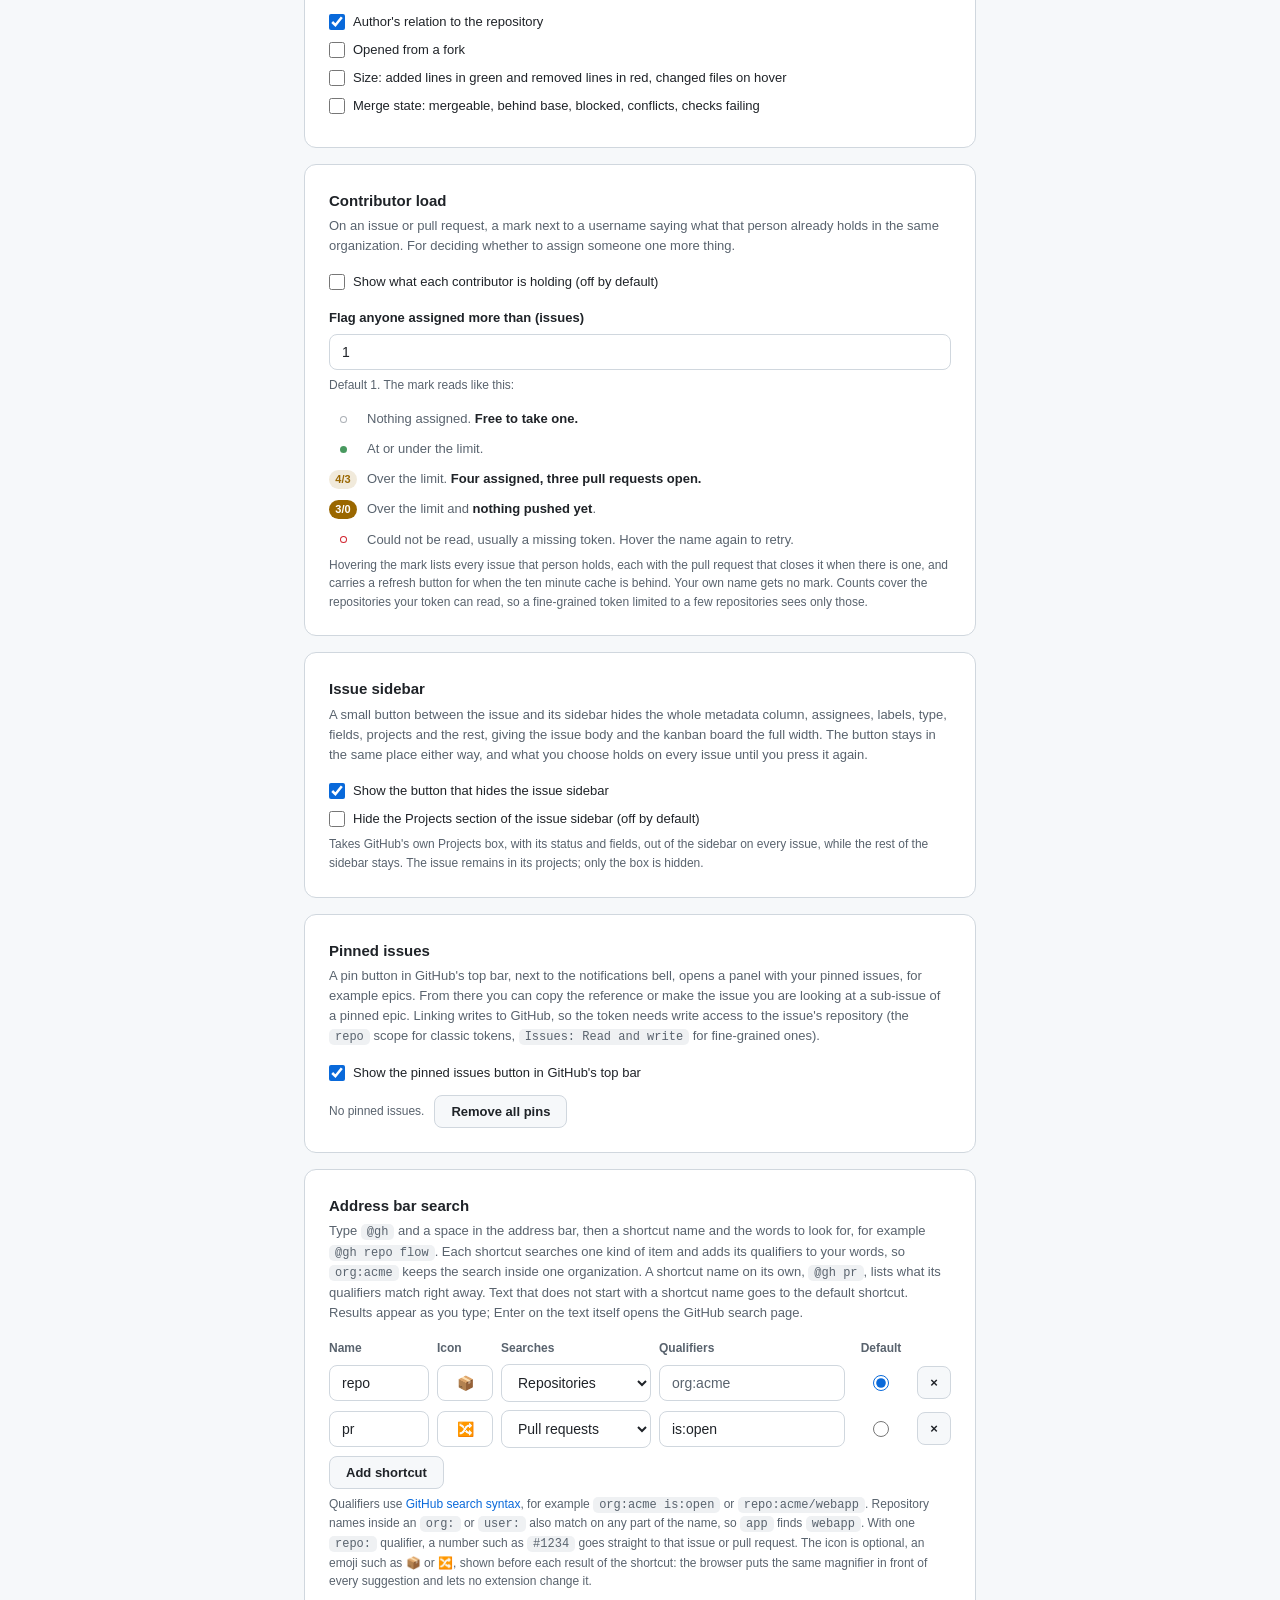
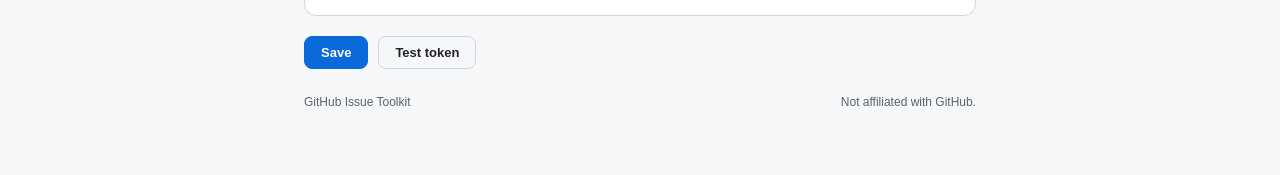
==== commit d2d1ff29: "chore: merge main into the projects section branch Brings the branch up to date with the contributor" ====
--- a/options.html
+++ b/options.html
@@ -253,6 +253,8 @@
       <h2>Issue sidebar</h2>
       <p class="desc">A small button between the issue and its sidebar hides the whole metadata column, assignees, labels, type, fields, projects and the rest, giving the issue body and the kanban board the full width. The button stays in the same place either way, and what you choose holds on every issue until you press it again.</p>
       <label class="check"><input id="sidebar-toggle" type="checkbox"> Show the button that hides the issue sidebar</label>
+      <label class="check" style="margin-top:8px"><input id="hide-projects" type="checkbox"> Hide the Projects section of the issue sidebar (off by default)</label>
+      <p class="hint">Takes GitHub's own Projects box, with its status and fields, out of the sidebar on every issue, while the rest of the sidebar stays. The issue remains in its projects; only the box is hidden.</p>
     </section>
 
     <section class="card">
